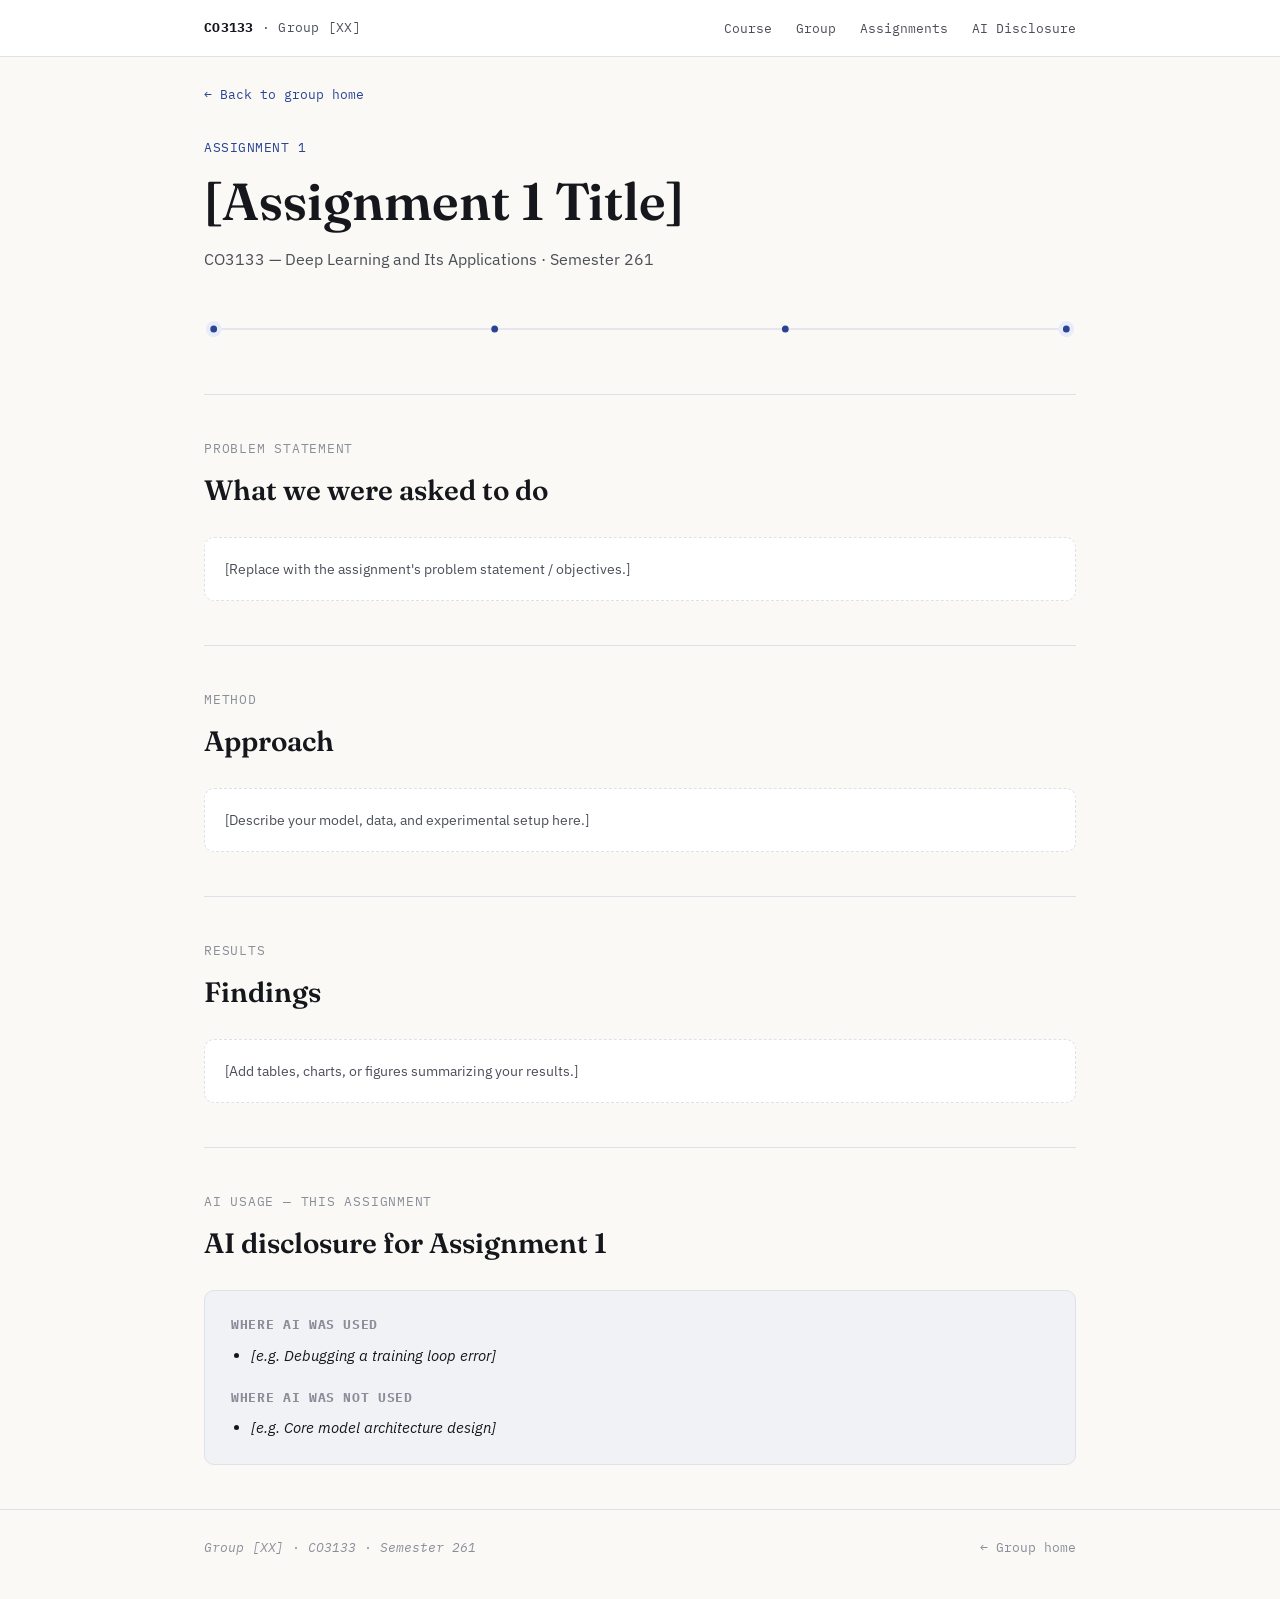
==== assignment1.html @ ef09894c "Add files via upload" ====
<!DOCTYPE html>
<html lang="en">
<head>
<meta charset="UTF-8">
<meta name="viewport" content="width=device-width, initial-scale=1.0">
<title>Assignment 1 — CO3133 Group Site</title>
<link rel="stylesheet" href="style.css">
</head>
<body>

<header class="topnav">
  <div class="wrap">
    <a class="brand" href="index.html"><strong>CO3133</strong> · Group [XX]</a>
    <nav>
      <a href="index.html#course">Course</a>
      <a href="index.html#group">Group</a>
      <a href="index.html#assignments">Assignments</a>
      <a href="index.html#ai-disclosure">AI Disclosure</a>
    </nav>
  </div>
</header>

<main>
  <div class="wrap">
    <p class="breadcrumb"><a href="index.html">← Back to group home</a></p>

    <section class="hero" style="padding-top:32px;">
      <p class="eyebrow">Assignment 1</p>
      <h1 class="title">[Assignment 1 Title]</h1>
      <p class="institution">CO3133 — Deep Learning and Its Applications · Semester 261</p>
      <svg class="node-divider" viewBox="0 0 900 34" preserveAspectRatio="none" aria-hidden="true">
        <line x1="10" y1="17" x2="890" y2="17"></line>
        <circle class="pulse" cx="10" cy="17" r="8"></circle>
        <circle cx="10" cy="17" r="3.5"></circle>
        <circle cx="300" cy="17" r="3.5"></circle>
        <circle cx="600" cy="17" r="3.5"></circle>
        <circle class="pulse" cx="890" cy="17" r="8"></circle>
        <circle cx="890" cy="17" r="3.5"></circle>
      </svg>
    </section>

    <section>
      <p class="section-label">Problem statement</p>
      <h2 class="section-title">What we were asked to do</h2>
      <div class="stub-note">[Replace with the assignment's problem statement / objectives.]</div>
    </section>

    <section>
      <p class="section-label">Method</p>
      <h2 class="section-title">Approach</h2>
      <div class="stub-note">[Describe your model, data, and experimental setup here.]</div>
    </section>

    <section>
      <p class="section-label">Results</p>
      <h2 class="section-title">Findings</h2>
      <div class="stub-note">[Add tables, charts, or figures summarizing your results.]</div>
    </section>

    <section id="ai-disclosure">
      <p class="section-label">AI usage — this assignment</p>
      <h2 class="section-title">AI disclosure for Assignment 1</h2>
      <div class="disclosure-box">
        <h4>Where AI was used</h4>
        <ul><li class="placeholder">[e.g. Debugging a training loop error]</li></ul>
        <h4>Where AI was NOT used</h4>
        <ul><li class="placeholder">[e.g. Core model architecture design]</li></ul>
      </div>
    </section>
  </div>
</main>

<footer>
  <div class="wrap" style="display:flex; justify-content:space-between; width:100%; flex-wrap:wrap; gap:8px;">
    <span class="placeholder">Group [XX] · CO3133 · Semester 261</span>
    <span><a href="index.html" style="color:inherit; text-decoration:none;">← Group home</a></span>
  </div>
</footer>

</body>
</html>
---- style.css ----
/* ===================================================================
   CO3133 — Deep Learning and Its Applications — Group Site
   Design system: academic-technical. Paper background, deep indigo
   accent, serif display + sans body + mono for data fields (course
   codes, student IDs, repo paths) so identifiers read as data, not prose.
   =================================================================== */

@import url('https://fonts.googleapis.com/css2?family=Fraunces:opsz,wght@9..144,400;9..144,600;9..144,700&family=IBM+Plex+Sans:wght@400;500;600&family=IBM+Plex+Mono:wght@400;500&display=swap');

:root {
  --bg: #faf9f6;
  --paper: #ffffff;
  --ink: #15171c;
  --ink-soft: #4b4f58;
  --ink-faint: #8a8e99;
  --accent: #2a4494;
  --accent-dark: #1c2f6b;
  --accent-soft: #e7ebfa;
  --line: #dfe1e8;
  --mono-bg: #f1f2f6;
  --radius: 10px;
  --max-w: 920px;

  --font-display: 'Fraunces', Georgia, serif;
  --font-body: 'IBM Plex Sans', -apple-system, sans-serif;
  --font-mono: 'IBM Plex Mono', 'SFMono-Regular', Menlo, monospace;
}

* { box-sizing: border-box; }

html { scroll-behavior: smooth; }
@media (prefers-reduced-motion: reduce) {
  html { scroll-behavior: auto; }
  * { animation: none !important; transition: none !important; }
}

body {
  margin: 0;
  background: var(--bg);
  color: var(--ink);
  font-family: var(--font-body);
  font-size: 16px;
  line-height: 1.6;
  -webkit-font-smoothing: antialiased;
}

.wrap {
  max-width: var(--max-w);
  margin: 0 auto;
  padding: 0 24px;
}

/* ---------- Top nav ---------- */
.topnav {
  border-bottom: 1px solid var(--line);
  background: var(--paper);
  position: sticky;
  top: 0;
  z-index: 10;
}
.topnav .wrap {
  display: flex;
  align-items: center;
  justify-content: space-between;
  height: 56px;
}
.topnav .brand {
  font-family: var(--font-mono);
  font-size: 13px;
  letter-spacing: 0.02em;
  color: var(--ink-soft);
  text-decoration: none;
}
.topnav .brand strong { color: var(--ink); }
.topnav nav a {
  font-family: var(--font-mono);
  font-size: 13px;
  color: var(--ink-soft);
  text-decoration: none;
  margin-left: 20px;
}
.topnav nav a:hover, .topnav nav a:focus-visible { color: var(--accent); }

/* ---------- Hero ---------- */
.hero {
  padding: 72px 0 40px;
}
.eyebrow {
  font-family: var(--font-mono);
  font-size: 13px;
  color: var(--accent);
  letter-spacing: 0.04em;
  text-transform: uppercase;
  margin: 0 0 14px;
}
h1.title {
  font-family: var(--font-display);
  font-weight: 600;
  font-size: clamp(32px, 5vw, 52px);
  line-height: 1.08;
  margin: 0 0 18px;
  color: var(--ink);
}
.institution {
  font-size: 16px;
  color: var(--ink-soft);
  margin: 0;
  max-width: 46ch;
}
.institution .line { display: block; }

/* ---------- Node divider (signature element) ---------- */
.node-divider {
  width: 100%;
  height: 34px;
  margin: 40px 0 8px;
  display: block;
}
.node-divider circle { fill: var(--accent); }
.node-divider line { stroke: var(--line); stroke-width: 1.5; }
.node-divider .pulse { fill: var(--accent-soft); }

/* ---------- Sections ---------- */
section { padding: 44px 0; border-top: 1px solid var(--line); }
section:first-of-type { border-top: none; }

.section-label {
  font-family: var(--font-mono);
  font-size: 13px;
  color: var(--ink-faint);
  text-transform: uppercase;
  letter-spacing: 0.06em;
  margin: 0 0 8px;
}
h2.section-title {
  font-family: var(--font-display);
  font-weight: 600;
  font-size: 28px;
  margin: 0 0 24px;
  color: var(--ink);
}

/* ---------- Key/value data grid (course info) ---------- */
.kv-grid {
  display: grid;
  grid-template-columns: repeat(2, 1fr);
  gap: 1px;
  background: var(--line);
  border: 1px solid var(--line);
  border-radius: var(--radius);
  overflow: hidden;
}
.kv-item {
  background: var(--paper);
  padding: 18px 20px;
}
.kv-item dt {
  font-family: var(--font-mono);
  font-size: 12px;
  color: var(--ink-faint);
  text-transform: uppercase;
  letter-spacing: 0.05em;
  margin: 0 0 6px;
}
.kv-item dd {
  margin: 0;
  font-size: 17px;
  font-weight: 500;
  color: var(--ink);
}
.kv-item dd.mono { font-family: var(--font-mono); font-size: 16px; }
@media (max-width: 560px) { .kv-grid { grid-template-columns: 1fr; } }

/* ---------- Group meta ---------- */
.group-meta {
  display: flex;
  gap: 32px;
  flex-wrap: wrap;
  margin-bottom: 28px;
  padding-bottom: 24px;
  border-bottom: 1px dashed var(--line);
}
.group-meta .item dt {
  font-family: var(--font-mono);
  font-size: 12px;
  color: var(--ink-faint);
  text-transform: uppercase;
  letter-spacing: 0.05em;
  margin: 0 0 4px;
}
.group-meta .item dd {
  margin: 0;
  font-size: 18px;
  font-weight: 600;
}

/* ---------- Member table ---------- */
.table-wrap {
  border: 1px solid var(--line);
  border-radius: var(--radius);
  overflow: hidden;
}
table.members {
  width: 100%;
  border-collapse: collapse;
  background: var(--paper);
}
table.members th {
  text-align: left;
  font-family: var(--font-mono);
  font-size: 12px;
  text-transform: uppercase;
  letter-spacing: 0.05em;
  color: var(--ink-faint);
  background: var(--mono-bg);
  padding: 12px 16px;
  border-bottom: 1px solid var(--line);
}
table.members td {
  padding: 14px 16px;
  border-bottom: 1px solid var(--line);
  font-size: 15px;
  vertical-align: top;
}
table.members tr:last-child td { border-bottom: none; }
table.members td.mono, table.members a {
  font-family: var(--font-mono);
  font-size: 14px;
}
table.members a { color: var(--accent); text-decoration: none; }
table.members a:hover { text-decoration: underline; }
.placeholder { color: var(--ink-faint); font-style: italic; }

/* ---------- Repo callout ---------- */
.repo-callout {
  margin-top: 20px;
  display: flex;
  align-items: center;
  justify-content: space-between;
  gap: 16px;
  flex-wrap: wrap;
  background: var(--accent-soft);
  border: 1px solid #c9d3f2;
  border-radius: var(--radius);
  padding: 16px 20px;
}
.repo-callout .label {
  font-family: var(--font-mono);
  font-size: 13px;
  color: var(--accent-dark);
}
.repo-callout a.button {
  font-family: var(--font-mono);
  font-size: 14px;
  font-weight: 500;
  color: #fff;
  background: var(--accent);
  padding: 9px 16px;
  border-radius: 6px;
  text-decoration: none;
}
.repo-callout a.button:hover { background: var(--accent-dark); }

/* ---------- Assignment cards ---------- */
.assign-grid {
  display: grid;
  grid-template-columns: repeat(3, 1fr);
  gap: 16px;
}
@media (max-width: 700px) { .assign-grid { grid-template-columns: 1fr; } }
.assign-card {
  display: block;
  border: 1px solid var(--line);
  border-radius: var(--radius);
  padding: 22px 20px;
  text-decoration: none;
  color: var(--ink);
  background: var(--paper);
  transition: border-color 0.15s ease, transform 0.15s ease;
}
.assign-card:hover, .assign-card:focus-visible {
  border-color: var(--accent);
  transform: translateY(-2px);
}
.assign-card .tag {
  font-family: var(--font-mono);
  font-size: 12px;
  color: var(--accent);
  margin: 0 0 10px;
}
.assign-card h3 {
  font-family: var(--font-display);
  font-size: 20px;
  margin: 0 0 8px;
}
.assign-card p {
  margin: 0;
  font-size: 14px;
  color: var(--ink-soft);
}

/* ---------- AI disclosure ---------- */
.disclosure-box {
  background: var(--mono-bg);
  border: 1px solid var(--line);
  border-radius: var(--radius);
  padding: 24px 26px;
}
.disclosure-box h4 {
  font-family: var(--font-mono);
  font-size: 13px;
  text-transform: uppercase;
  letter-spacing: 0.05em;
  color: var(--ink-faint);
  margin: 0 0 8px;
}
.disclosure-box h4:not(:first-child) { margin-top: 20px; }
.disclosure-box p, .disclosure-box li { font-size: 15px; color: var(--ink); }
.disclosure-box ul { margin: 8px 0 0; padding-left: 20px; }

/* ---------- Footer ---------- */
footer {
  border-top: 1px solid var(--line);
  padding: 28px 0 40px;
  font-family: var(--font-mono);
  font-size: 13px;
  color: var(--ink-faint);
  display: flex;
  justify-content: space-between;
  flex-wrap: wrap;
  gap: 8px;
}

/* ---------- Assignment stub page ---------- */
.breadcrumb {
  font-family: var(--font-mono);
  font-size: 13px;
  color: var(--ink-faint);
  margin: 28px 0 0;
}
.breadcrumb a { color: var(--accent); text-decoration: none; }
.stub-note {
  border: 1px dashed var(--line);
  border-radius: var(--radius);
  padding: 20px;
  color: var(--ink-soft);
  font-size: 14px;
  background: var(--paper);
}
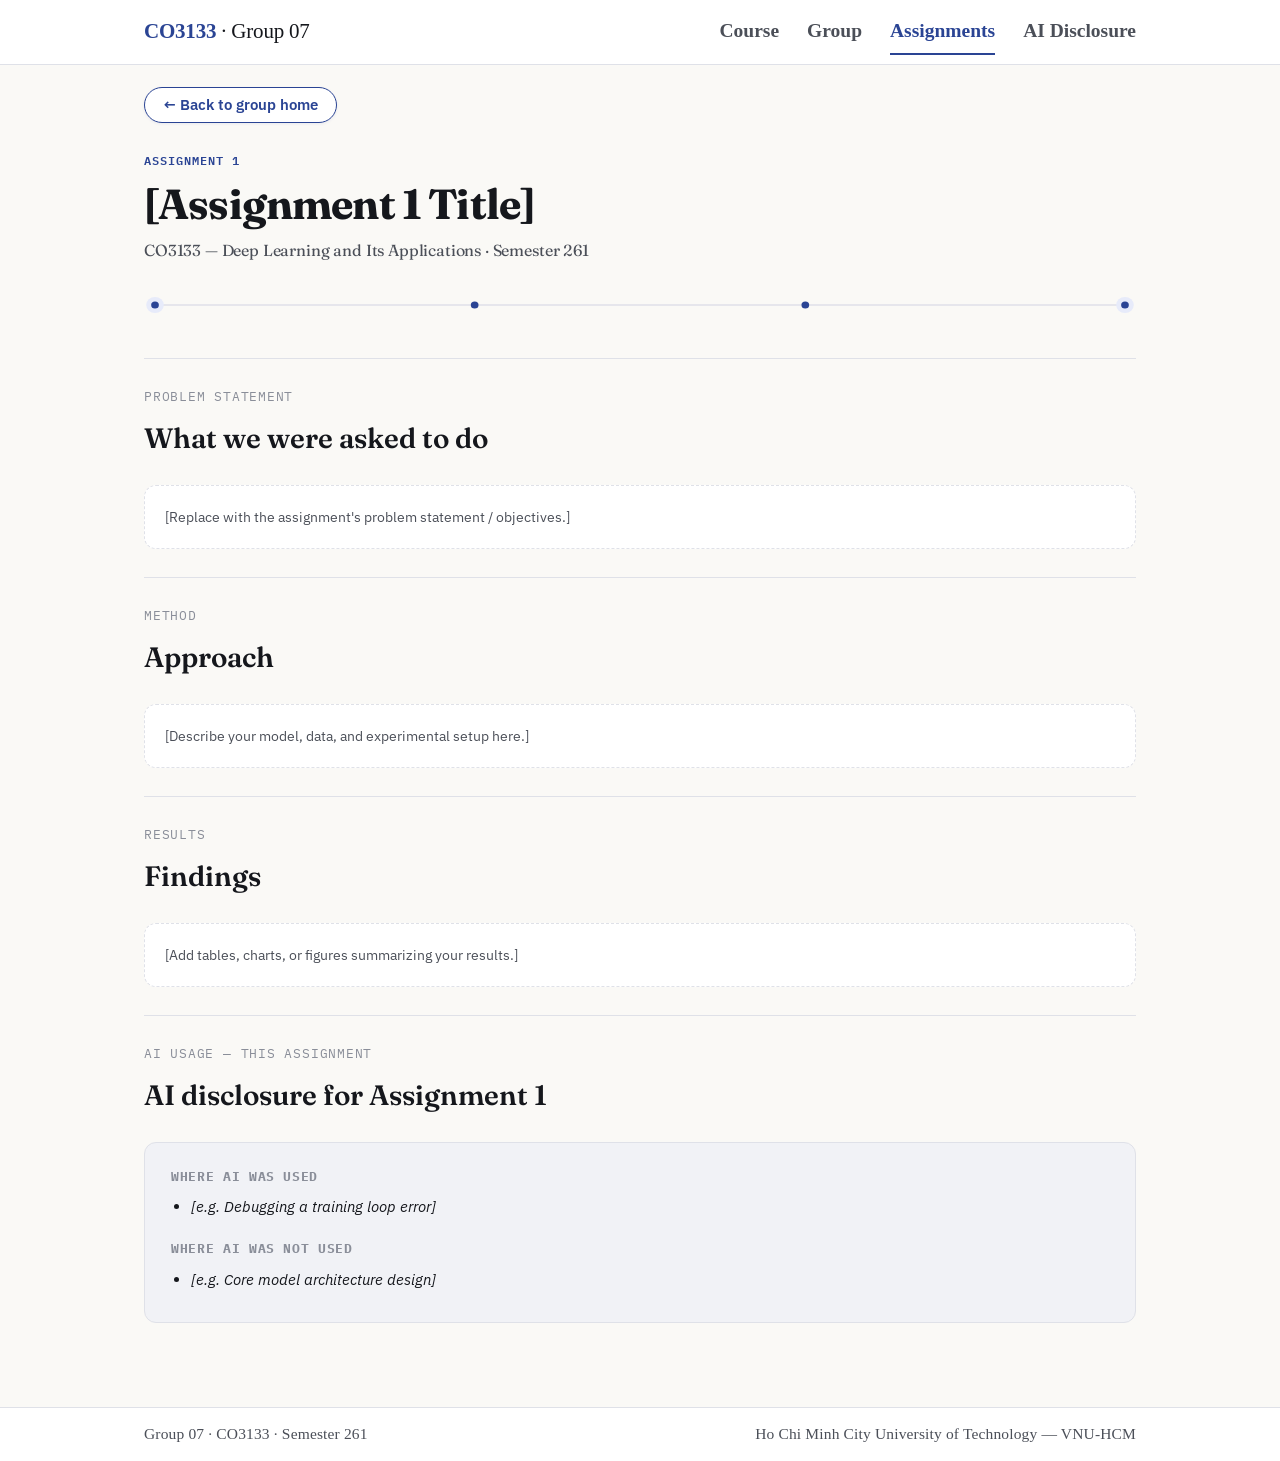
==== commit d1a4307f: "refactor: split single HTML page into multiple subpages for better review" ====
--- a/assignment1.html
+++ b/assignment1.html
@@ -1,21 +1,26 @@
 <!DOCTYPE html>
 <html lang="en">
 <head>
-<meta charset="UTF-8">
-<meta name="viewport" content="width=device-width, initial-scale=1.0">
-<title>Assignment 1 — CO3133 Group Site</title>
-<link rel="stylesheet" href="style.css">
+  <meta charset="UTF-8">
+  <meta name="viewport" content="width=device-width, initial-scale=1.0">
+  <title>Assignment 1 — CO3133 Group Site</title>
+  <meta name="description" content="Assignment 1 details, problem statement, method, results and AI disclosure for Group 07.">
+
+  <link rel="preconnect" href="https://fonts.googleapis.com">
+  <link rel="preconnect" href="https://fonts.gstatic.com" crossorigin>
+  <link href="https://fonts.googleapis.com/css2?family=Fraunces:opsz,wght@9..144,500;9..144,600;9..144,700&family=IBM+Plex+Mono:wght@400;500;600&family=IBM+Plex+Sans:wght@400;500;600&display=swap" rel="stylesheet">
+  <link rel="stylesheet" href="style.css">
 </head>
 <body>
 
 <header class="topnav">
   <div class="wrap">
-    <a class="brand" href="index.html"><strong>CO3133</strong> · Group [XX]</a>
+    <a class="brand" href="index.html"><strong>CO3133</strong> · Group 07</a>
     <nav>
-      <a href="index.html#course">Course</a>
-      <a href="index.html#group">Group</a>
-      <a href="index.html#assignments">Assignments</a>
-      <a href="index.html#ai-disclosure">AI Disclosure</a>
+      <a href="course.html">Course</a>
+      <a href="group.html">Group</a>
+      <a href="assignments.html" class="active">Assignments</a>
+      <a href="ai-disclosure.html">AI Disclosure</a>
     </nav>
   </div>
 </header>
@@ -24,7 +29,7 @@
   <div class="wrap">
     <p class="breadcrumb"><a href="index.html">← Back to group home</a></p>
 
-    <section class="hero" style="padding-top:32px;">
+    <section class="hero">
       <p class="eyebrow">Assignment 1</p>
       <h1 class="title">[Assignment 1 Title]</h1>
       <p class="institution">CO3133 — Deep Learning and Its Applications · Semester 261</p>
@@ -71,9 +76,9 @@
 </main>
 
 <footer>
-  <div class="wrap" style="display:flex; justify-content:space-between; width:100%; flex-wrap:wrap; gap:8px;">
-    <span class="placeholder">Group [XX] · CO3133 · Semester 261</span>
-    <span><a href="index.html" style="color:inherit; text-decoration:none;">← Group home</a></span>
+  <div class="wrap">
+    <span>Group 07 · CO3133 · Semester 261</span>
+    <span>Ho Chi Minh City University of Technology — VNU-HCM</span>
   </div>
 </footer>
 
--- a/style.css
+++ b/style.css
@@ -5,7 +5,7 @@
    codes, student IDs, repo paths) so identifiers read as data, not prose.
    =================================================================== */
 
-@import url('https://fonts.googleapis.com/css2?family=Fraunces:opsz,wght@9..144,400;9..144,600;9..144,700&family=IBM+Plex+Sans:wght@400;500;600&family=IBM+Plex+Mono:wght@400;500&display=swap');
+@import url('https://fonts.googleapis.com/css2?family=Fraunces:opsz,wght@9..144,400;9..144,600;9..144,700&family=IBM+Plex+Sans:wght@400;500;600&family=IBM+Plex+Mono:wght@400;500;600&display=swap');
 
 :root {
   --bg: #faf9f6;
@@ -18,10 +18,10 @@
   --accent-soft: #e7ebfa;
   --line: #dfe1e8;
   --mono-bg: #f1f2f6;
-  --radius: 10px;
-  --max-w: 920px;
-
-  --font-display: 'Fraunces', Georgia, serif;
+  --radius: 12px;
+  --max-w: 1040px;
+
+  --font-display: 'Fraunces', 'Times New Roman', Times, Georgia, serif;
   --font-body: 'IBM Plex Sans', -apple-system, sans-serif;
   --font-mono: 'IBM Plex Mono', 'SFMono-Regular', Menlo, monospace;
 }
@@ -36,18 +36,52 @@
 
 body {
   margin: 0;
+  min-height: 100vh;
+  display: flex;
+  flex-direction: column;
   background: var(--bg);
   color: var(--ink);
   font-family: var(--font-body);
   font-size: 16px;
   line-height: 1.6;
   -webkit-font-smoothing: antialiased;
+  overflow-x: hidden;
+}
+
+@keyframes pageFadeIn {
+  from {
+    opacity: 0.88;
+    transform: translateY(2px);
+  }
+  to {
+    opacity: 1;
+    transform: translateY(0);
+  }
+}
+
+main {
+  flex: 1 0 auto;
+  display: flex;
+  flex-direction: column;
+  animation: pageFadeIn 0.18s cubic-bezier(0.16, 1, 0.3, 1);
+}
+
+main > .wrap {
+  flex: 1;
+  display: flex;
+  flex-direction: column;
+  width: 100%;
+}
+
+main:not(#top) > .wrap {
+  padding-bottom: 40px;
 }
 
 .wrap {
   max-width: var(--max-w);
   margin: 0 auto;
   padding: 0 24px;
+  width: 100%;
 }
 
 /* ---------- Top nav ---------- */
@@ -56,56 +90,120 @@
   background: var(--paper);
   position: sticky;
   top: 0;
-  z-index: 10;
+  z-index: 50;
+  flex-shrink: 0;
+  width: 100%;
 }
 .topnav .wrap {
   display: flex;
   align-items: center;
   justify-content: space-between;
-  height: 56px;
+  height: 64px;
 }
 .topnav .brand {
-  font-family: var(--font-mono);
-  font-size: 13px;
-  letter-spacing: 0.02em;
-  color: var(--ink-soft);
+  font-size: 21px;
+  color: var(--ink);
   text-decoration: none;
-}
-.topnav .brand strong { color: var(--ink); }
+  letter-spacing: -0.01em;
+  font-family: 'Times New Roman', Times, serif;
+  transition: color 0.15s ease;
+}
+.topnav .brand strong {
+  color: var(--accent);
+  font-weight: 700;
+}
+.topnav .brand:hover {
+  color: var(--accent);
+}
+
+.topnav nav {
+  display: flex;
+  align-items: center;
+  gap: 28px;
+}
 .topnav nav a {
-  font-family: var(--font-mono);
-  font-size: 13px;
+  font-family: 'Times New Roman', Times, serif;
+  font-size: 19.5px;
+  font-weight: 600;
   color: var(--ink-soft);
   text-decoration: none;
-  margin-left: 20px;
-}
-.topnav nav a:hover, .topnav nav a:focus-visible { color: var(--accent); }
+  padding: 6px 0;
+  border-bottom: 2.5px solid transparent;
+  position: relative;
+  transition: color 0.15s ease, border-color 0.15s ease;
+}
+.topnav nav a:hover, .topnav nav a:focus-visible {
+  color: var(--accent);
+}
+.topnav nav a.active {
+  color: var(--accent);
+  font-weight: 700;
+  border-bottom: 2.5px solid var(--accent);
+}
+
+/* ---------- Breadcrumb Navigation Button ---------- */
+.breadcrumb {
+  margin: 22px 0 8px;
+  display: flex;
+  align-items: center;
+}
+.breadcrumb a {
+  display: inline-flex;
+  align-items: center;
+  gap: 8px;
+  padding: 8px 18px;
+  background: var(--paper);
+  color: var(--accent);
+  border: 1.5px solid var(--accent);
+  border-radius: 24px;
+  font-family: var(--font-body);
+  font-size: 15px;
+  font-weight: 600;
+  text-decoration: none;
+  line-height: 1.2;
+  box-shadow: 0 1px 3px rgba(42, 68, 148, 0.08);
+  transition: all 0.2s cubic-bezier(0.16, 1, 0.3, 1);
+}
+.breadcrumb a:hover, .breadcrumb a:focus-visible {
+  background: var(--accent);
+  color: #ffffff;
+  border-color: var(--accent);
+  transform: translateX(-4px);
+  box-shadow: 0 4px 14px rgba(42, 68, 148, 0.22);
+}
+.breadcrumb a:active {
+  transform: translateX(-2px) scale(0.98);
+}
 
 /* ---------- Hero ---------- */
 .hero {
-  padding: 72px 0 40px;
+  padding: 20px 0 28px;
 }
 .eyebrow {
   font-family: var(--font-mono);
-  font-size: 13px;
-  color: var(--accent);
-  letter-spacing: 0.04em;
+  font-size: 12px;
+  color: var(--accent);
+  letter-spacing: 0.08em;
   text-transform: uppercase;
-  margin: 0 0 14px;
+  margin: 0 0 10px;
+  font-weight: 600;
 }
 h1.title {
   font-family: var(--font-display);
-  font-weight: 600;
-  font-size: clamp(32px, 5vw, 52px);
-  line-height: 1.08;
-  margin: 0 0 18px;
+  font-weight: 700;
+  font-size: clamp(28px, 3.8vw, 42px);
+  line-height: 1.15;
+  letter-spacing: -0.02em;
+  margin: 0 0 10px;
   color: var(--ink);
 }
 .institution {
+  font-family: var(--font-display);
   font-size: 16px;
   color: var(--ink-soft);
   margin: 0;
-  max-width: 46ch;
+  max-width: 54ch;
+  letter-spacing: -0.01em;
 }
 .institution .line { display: block; }
 
@@ -113,15 +211,25 @@
 .node-divider {
   width: 100%;
   height: 34px;
-  margin: 40px 0 8px;
+  margin: 24px 0 8px;
   display: block;
 }
 .node-divider circle { fill: var(--accent); }
 .node-divider line { stroke: var(--line); stroke-width: 1.5; }
 .node-divider .pulse { fill: var(--accent-soft); }
 
+.milestone-node text {
+  font-family: var(--font-mono);
+  font-size: 11px;
+  fill: var(--ink-soft);
+}
+.milestone-node text:first-of-type {
+  font-weight: 500;
+  fill: var(--ink);
+}
+
 /* ---------- Sections ---------- */
-section { padding: 44px 0; border-top: 1px solid var(--line); }
+section { padding: 28px 0; border-top: 1px solid var(--line); }
 section:first-of-type { border-top: none; }
 
 .section-label {
@@ -149,6 +257,7 @@
   border: 1px solid var(--line);
   border-radius: var(--radius);
   overflow: hidden;
+  margin: 0 0 24px;
 }
 .kv-item {
   background: var(--paper);
@@ -198,12 +307,15 @@
 .table-wrap {
   border: 1px solid var(--line);
   border-radius: var(--radius);
-  overflow: hidden;
+  overflow-x: auto;
+  background: var(--paper);
+  margin-bottom: 20px;
 }
 table.members {
   width: 100%;
   border-collapse: collapse;
   background: var(--paper);
+  min-width: 600px;
 }
 table.members th {
   text-align: left;
@@ -220,7 +332,7 @@
   padding: 14px 16px;
   border-bottom: 1px solid var(--line);
   font-size: 15px;
-  vertical-align: top;
+  vertical-align: middle;
 }
 table.members tr:last-child td { border-bottom: none; }
 table.members td.mono, table.members a {
@@ -258,6 +370,10 @@
   padding: 9px 16px;
   border-radius: 6px;
   text-decoration: none;
+  transition: background-color 0.15s ease;
+  display: inline-flex;
+  align-items: center;
+  gap: 6px;
 }
 .repo-callout a.button:hover { background: var(--accent-dark); }
 
@@ -266,37 +382,53 @@
   display: grid;
   grid-template-columns: repeat(3, 1fr);
   gap: 16px;
-}
-@media (max-width: 700px) { .assign-grid { grid-template-columns: 1fr; } }
+  margin-top: 16px;
+}
+@media (max-width: 768px) { .assign-grid { grid-template-columns: 1fr; } }
 .assign-card {
-  display: block;
+  display: flex;
+  flex-direction: column;
   border: 1px solid var(--line);
   border-radius: var(--radius);
   padding: 22px 20px;
   text-decoration: none;
   color: var(--ink);
   background: var(--paper);
-  transition: border-color 0.15s ease, transform 0.15s ease;
+  transition: border-color 0.15s ease, transform 0.15s ease, box-shadow 0.15s ease;
 }
 .assign-card:hover, .assign-card:focus-visible {
   border-color: var(--accent);
   transform: translateY(-2px);
+  box-shadow: 0 4px 12px rgba(42, 68, 148, 0.08);
 }
 .assign-card .tag {
   font-family: var(--font-mono);
   font-size: 12px;
   color: var(--accent);
   margin: 0 0 10px;
+  font-weight: 500;
 }
 .assign-card h3 {
   font-family: var(--font-display);
   font-size: 20px;
+  line-height: 1.25;
   margin: 0 0 8px;
+  color: var(--ink);
 }
 .assign-card p {
-  margin: 0;
+  margin: 0 0 14px;
   font-size: 14px;
   color: var(--ink-soft);
+  line-height: 1.5;
+  flex-grow: 1;
+}
+.assign-card .meta-footer {
+  font-family: var(--font-mono);
+  font-size: 12px;
+  color: var(--ink-faint);
+  border-top: 1px dashed var(--line);
+  padding-top: 10px;
+  margin-top: auto;
 }
 
 /* ---------- AI disclosure ---------- */
@@ -305,6 +437,7 @@
   border: 1px solid var(--line);
   border-radius: var(--radius);
   padding: 24px 26px;
+  margin: 16px 0;
 }
 .disclosure-box h4 {
   font-family: var(--font-mono);
@@ -317,28 +450,9 @@
 .disclosure-box h4:not(:first-child) { margin-top: 20px; }
 .disclosure-box p, .disclosure-box li { font-size: 15px; color: var(--ink); }
 .disclosure-box ul { margin: 8px 0 0; padding-left: 20px; }
-
-/* ---------- Footer ---------- */
-footer {
-  border-top: 1px solid var(--line);
-  padding: 28px 0 40px;
-  font-family: var(--font-mono);
-  font-size: 13px;
-  color: var(--ink-faint);
-  display: flex;
-  justify-content: space-between;
-  flex-wrap: wrap;
-  gap: 8px;
-}
-
-/* ---------- Assignment stub page ---------- */
-.breadcrumb {
-  font-family: var(--font-mono);
-  font-size: 13px;
-  color: var(--ink-faint);
-  margin: 28px 0 0;
-}
-.breadcrumb a { color: var(--accent); text-decoration: none; }
+.disclosure-box li { margin-bottom: 6px; }
+
+/* ---------- Stub note / info banner ---------- */
 .stub-note {
   border: 1px dashed var(--line);
   border-radius: var(--radius);
@@ -346,4 +460,419 @@
   color: var(--ink-soft);
   font-size: 14px;
   background: var(--paper);
-}
+  line-height: 1.6;
+}
+
+.prose-block {
+  color: var(--ink-soft);
+  font-size: 15px;
+  line-height: 1.68;
+}
+.prose-block p {
+  margin: 0 0 14px;
+}
+.prose-block p:last-child {
+  margin-bottom: 0;
+}
+.prose-block ul, .prose-block ol {
+  margin: 8px 0 16px;
+  padding-left: 24px;
+}
+.prose-block li {
+  margin-bottom: 6px;
+}
+
+.data-badge {
+  display: inline-block;
+  font-family: var(--font-mono);
+  font-size: 12px;
+  padding: 2px 7px;
+  border-radius: 4px;
+  background: var(--mono-bg);
+  color: var(--ink);
+  border: 1px solid var(--line);
+}
+
+/* ---------- Footer ---------- */
+footer {
+  margin-top: auto;
+  border-top: 1px solid var(--line);
+  padding: 14px 0;
+  font-family: 'Times New Roman', Times, serif;
+  font-size: 15.5px;
+  color: var(--ink-soft);
+  background: var(--paper);
+  flex-shrink: 0;
+  width: 100%;
+}
+footer .wrap span {
+  font-family: 'Times New Roman', Times, serif;
+  font-size: 15.5px;
+  letter-spacing: 0.01em;
+}
+footer .wrap {
+  display: flex;
+  justify-content: space-between;
+  align-items: center;
+  flex-wrap: wrap;
+  gap: 8px;
+}
+
+/* ---------- Homepage 1-Screen Layout & Even Vertical Distribution ---------- */
+body.home {
+  min-height: 100vh;
+  display: flex;
+  flex-direction: column;
+  overflow-x: hidden;
+}
+body.home main {
+  flex: 1;
+  display: flex;
+  flex-direction: column;
+  padding: 10px 0 14px;
+}
+body.home main > .wrap {
+  flex: 1;
+  display: flex;
+  flex-direction: column;
+  justify-content: space-evenly;
+  gap: clamp(14px, 2.2vh, 24px);
+}
+@media (min-height: 740px) and (min-width: 768px) {
+  body.home {
+    height: 100vh;
+    overflow: hidden;
+  }
+}
+body.home .topnav .wrap {
+  height: 64px;
+}
+body.home .hero {
+  text-align: center;
+  margin: 0;
+  padding: 0;
+}
+body.home .hero .eyebrow {
+  font-family: 'Times New Roman', Times, serif;
+  font-size: 13.5px;
+  letter-spacing: 0.05em;
+  text-transform: uppercase;
+  color: var(--accent);
+  margin: 0 0 4px;
+  font-weight: 600;
+}
+body.home .hero h1.title {
+  font-family: var(--font-display);
+  font-size: clamp(24px, 2.8vw, 36px);
+  font-weight: 700;
+  line-height: 1.18;
+  letter-spacing: -0.02em;
+  margin: 0 0 8px;
+  color: var(--ink);
+}
+body.home .hero .institution {
+  margin: 0;
+  color: var(--ink);
+  font-size: clamp(14.5px, 1.35vw, 17px);
+  font-weight: 500;
+  line-height: 1.45;
+  display: flex;
+  flex-direction: row;
+  justify-content: center;
+  align-items: center;
+  flex-wrap: wrap;
+  gap: 10px;
+  max-width: 100%;
+}
+body.home .hero .institution span:nth-of-type(1) {
+  font-weight: 600;
+  color: var(--ink);
+}
+body.home .hero .institution span:nth-of-type(2) {
+  color: var(--ink-soft);
+  font-weight: 500;
+}
+body.home .hero .institution span + span::before {
+  content: "·";
+  margin-right: 10px;
+  color: var(--accent);
+  font-weight: 700;
+}
+
+/* ---------- Homepage 4-item navigation grid (Balanced side-by-side & compact) ---------- */
+.home-nav-section {
+  margin: 0;
+  width: 100%;
+}
+.home-nav-grid {
+  display: grid;
+  grid-template-columns: repeat(4, 1fr);
+  gap: 12px;
+  width: 100%;
+}
+.home-nav-card {
+  display: flex;
+  flex-direction: column;
+  justify-content: space-between;
+  min-height: 174px;
+  border: 1px solid var(--line);
+  border-radius: var(--radius);
+  padding: 18px 20px 16px;
+  text-decoration: none;
+  color: var(--ink);
+  background: var(--paper);
+  transition: all 0.2s ease;
+  box-shadow: 0 1px 3px rgba(0, 0, 0, 0.02);
+}
+.home-nav-card:hover, .home-nav-card:focus-visible {
+  border-color: var(--accent);
+  transform: translateY(-3px);
+  box-shadow: 0 8px 18px rgba(42, 68, 148, 0.1);
+}
+.home-nav-card .card-top {
+  display: flex;
+  flex-direction: column;
+  gap: 5px;
+}
+.home-nav-card .tag {
+  display: inline-block;
+  width: fit-content;
+  font-family: var(--font-mono);
+  font-size: 12px;
+  font-weight: 600;
+  color: var(--accent);
+  background: var(--accent-soft);
+  padding: 3px 8px;
+  border-radius: 4px;
+  text-transform: uppercase;
+  letter-spacing: 0.04em;
+  margin: 0;
+}
+.home-nav-card h3 {
+  font-family: var(--font-display);
+  font-size: 20px;
+  font-weight: 600;
+  line-height: 1.25;
+  margin: 2px 0 4px;
+  color: var(--ink);
+}
+.home-nav-card p {
+  margin: 0;
+  font-size: 14.5px;
+  line-height: 1.5;
+  color: var(--ink-soft);
+}
+.home-nav-card .arrow {
+  margin-top: 12px;
+  font-family: var(--font-mono);
+  font-size: 13.5px;
+  font-weight: 600;
+  color: var(--accent);
+  display: flex;
+  align-items: center;
+  gap: 4px;
+  transition: transform 0.15s ease;
+}
+.home-nav-card:hover .arrow {
+  transform: translateX(4px);
+  color: var(--accent-dark);
+}
+
+/* ---------- Real-Time Interactive Timeline (compact) ---------- */
+.timeline-card {
+  background: var(--paper);
+  border: 1px solid var(--line);
+  border-radius: 10px;
+  padding: 10px 16px 14px;
+  margin: 0;
+  box-shadow: 0 1px 4px rgba(0, 0, 0, 0.02);
+}
+.timeline-status-bar {
+  display: flex;
+  justify-content: space-between;
+  align-items: center;
+  flex-wrap: wrap;
+  gap: 10px;
+  margin-bottom: 12px;
+  padding-bottom: 8px;
+  border-bottom: 1px dashed var(--line);
+}
+.live-indicator-group {
+  display: flex;
+  align-items: center;
+  gap: 10px;
+}
+.live-beacon {
+  display: none !important;
+}
+.current-date-badge {
+  font-family: var(--font-mono);
+  font-size: 15px;
+  font-weight: 600;
+  color: var(--ink);
+}
+.countdown-group {
+  display: flex;
+  align-items: center;
+  gap: 12px;
+  font-size: 14px;
+}
+.countdown-text {
+  color: var(--ink-soft);
+}
+.countdown-text strong {
+  color: var(--accent);
+  font-weight: 600;
+}
+.progress-pill,
+#progress-percent-display {
+  display: none !important;
+}
+.timeline-track-wrapper {
+  position: relative;
+  padding: 16px 12px 54px;
+  overflow-x: auto;
+}
+.timeline-track-inner {
+  position: relative;
+  min-width: 860px;
+  height: 50px;
+}
+.timeline-rail {
+  position: absolute;
+  top: 14px;
+  left: 0;
+  right: 0;
+  height: 6px;
+  background: #e5e7eb;
+  border-radius: 3px;
+}
+.timeline-progress-fill {
+  position: absolute;
+  top: 14px;
+  left: 0;
+  height: 6px;
+  background: linear-gradient(90deg, #1e3a8a, #2563eb);
+  border-radius: 3px;
+  width: 4.3%;
+  transition: width 0.4s ease;
+  box-shadow: 0 0 8px rgba(37, 99, 235, 0.4);
+}
+.today-pin {
+  position: absolute;
+  top: 17px;
+  transform: translate(-50%, -50%);
+  left: 4.3%;
+  display: flex;
+  flex-direction: column;
+  align-items: center;
+  z-index: 20;
+  transition: left 0.4s ease;
+  pointer-events: none;
+}
+.today-pin-badge {
+  display: none;
+}
+.today-pin-dot {
+  width: 14px;
+  height: 14px;
+  background: #ffffff;
+  border: 4px solid #2563eb;
+  border-radius: 50%;
+  box-shadow: 0 0 0 3px rgba(37, 99, 235, 0.25);
+}
+.milestone-node-item {
+  position: absolute;
+  top: 17px;
+  transform: translate(-50%, -50%);
+  display: flex;
+  flex-direction: column;
+  align-items: center;
+  cursor: default;
+  z-index: 10;
+}
+.milestone-dot {
+  width: 12px;
+  height: 12px;
+  background: var(--paper);
+  border: 2.5px solid #9ca3af;
+  border-radius: 50%;
+  transition: all 0.2s ease;
+}
+.milestone-node-item.is-past .milestone-dot {
+  background: #2563eb;
+  border-color: #1e3a8a;
+}
+.milestone-node-item.is-next .milestone-dot {
+  width: 15px;
+  height: 15px;
+  background: #ffffff;
+  border: 3.5px solid #dc2626;
+  box-shadow: 0 0 0 3px rgba(220, 38, 38, 0.25);
+  animation: pulse-red 2s infinite;
+}
+@keyframes pulse-red {
+  0% { box-shadow: 0 0 0 0 rgba(220, 38, 38, 0.5); }
+  70% { box-shadow: 0 0 0 8px rgba(220, 38, 38, 0); }
+  100% { box-shadow: 0 0 0 0 rgba(220, 38, 38, 0); }
+}
+.milestone-label {
+  position: absolute;
+  top: 18px;
+  display: flex;
+  flex-direction: column;
+  align-items: center;
+  text-align: center;
+  white-space: normal;
+  pointer-events: none;
+  width: max-content;
+  max-width: 84px;
+}
+.milestone-date {
+  font-family: var(--font-mono);
+  font-size: 13.5px;
+  font-weight: 600;
+  color: var(--ink);
+  white-space: nowrap;
+  line-height: 1.3;
+}
+.milestone-title {
+  font-size: 12px;
+  line-height: 1.35;
+  color: var(--ink-soft);
+  margin-top: 2px;
+  white-space: normal;
+  text-align: center;
+  word-break: normal;
+  overflow-wrap: break-word;
+  max-width: 84px;
+}
+.milestone-node-item.is-next .milestone-date {
+  color: #dc2626;
+  font-weight: 700;
+}
+.milestone-node-item.is-next .milestone-title {
+  color: #15171c;
+  font-weight: 600;
+}
+.milestone-node-item .next-tag,
+.milestone-node-item.is-next .next-tag {
+  display: none !important;
+}
+
+/* Responsive fallback */
+@media (max-width: 960px) {
+  .home-nav-grid {
+    grid-template-columns: repeat(2, 1fr);
+    gap: 16px;
+  }
+}
+@media (max-width: 580px) {
+  .home-nav-grid {
+    grid-template-columns: 1fr;
+  }
+  .timeline-status-bar {
+    flex-direction: column;
+    align-items: flex-start;
+  }
+}
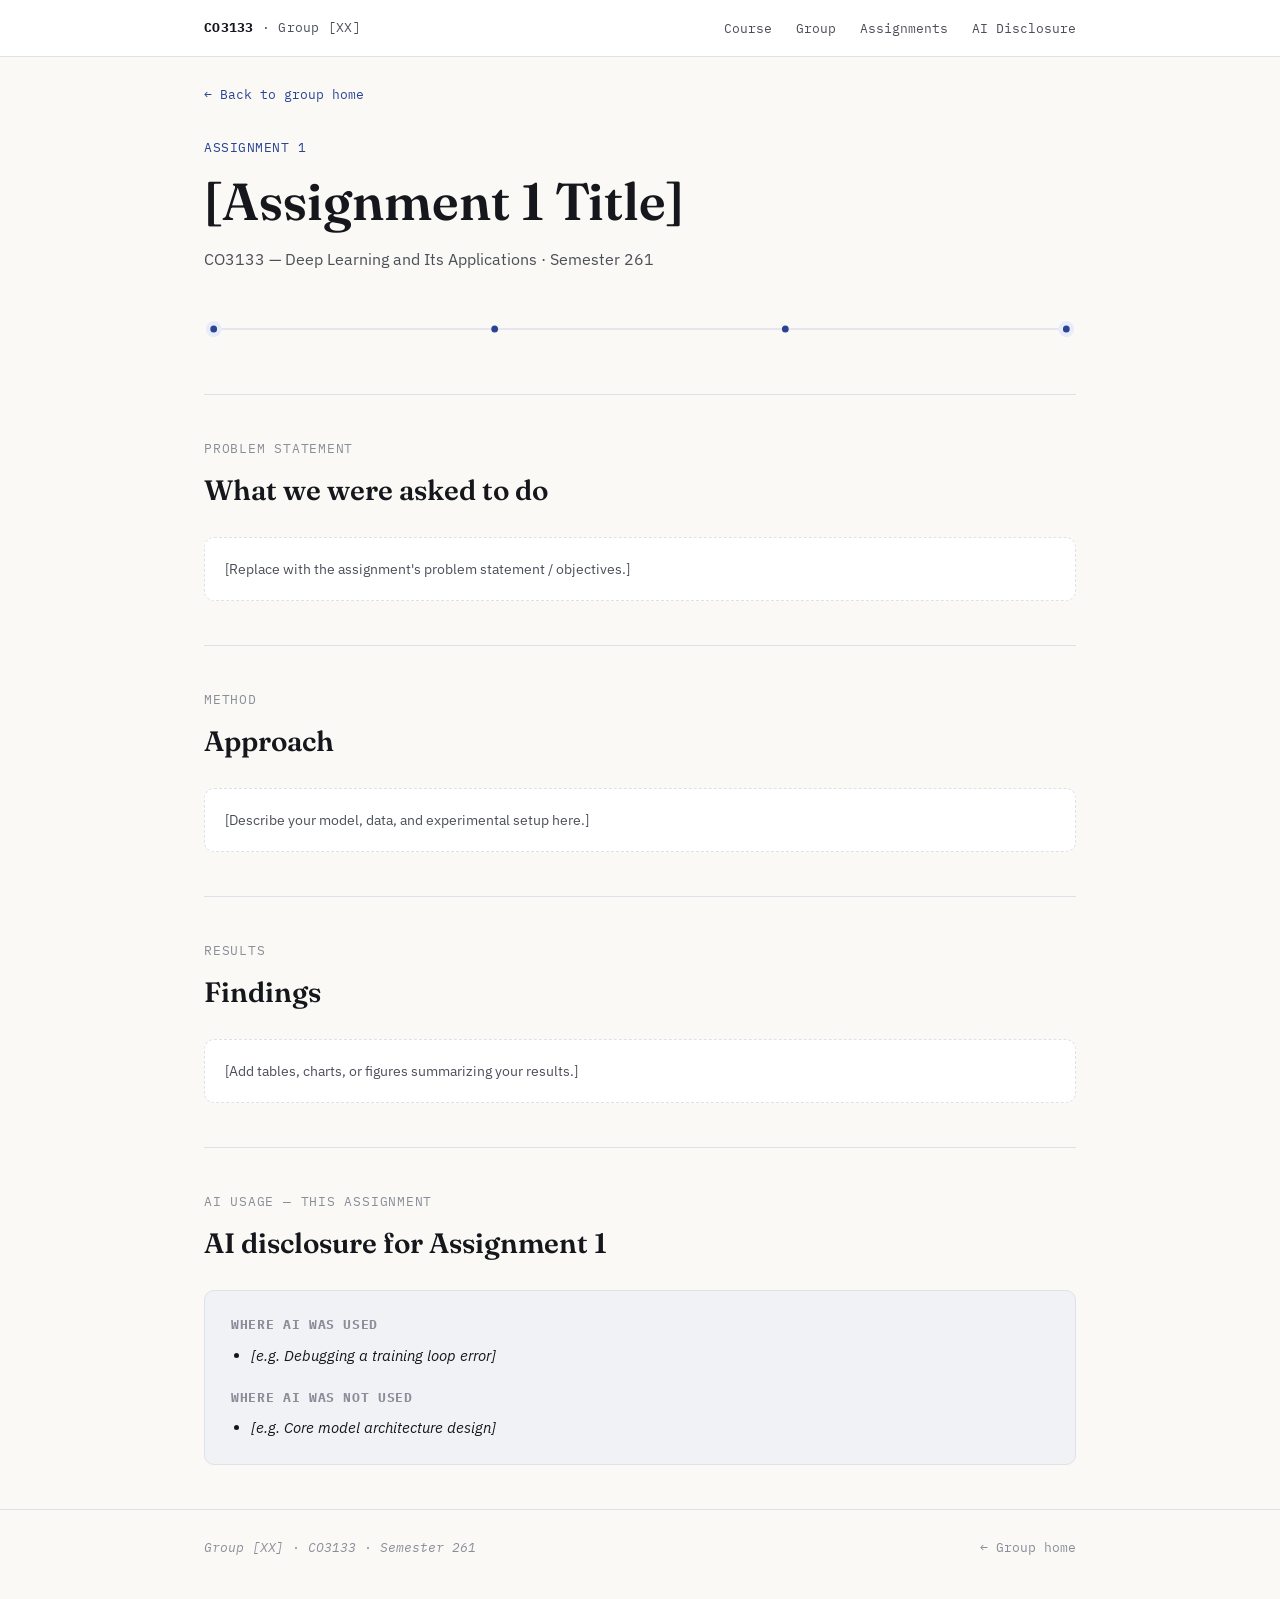
==== commit f3d7cb48: "revert to last version" ====
--- a/assignment1.html
+++ b/assignment1.html
@@ -1,26 +1,21 @@
 <!DOCTYPE html>
 <html lang="en">
 <head>
-  <meta charset="UTF-8">
-  <meta name="viewport" content="width=device-width, initial-scale=1.0">
-  <title>Assignment 1 — CO3133 Group Site</title>
-  <meta name="description" content="Assignment 1 details, problem statement, method, results and AI disclosure for Group 07.">
-
-  <link rel="preconnect" href="https://fonts.googleapis.com">
-  <link rel="preconnect" href="https://fonts.gstatic.com" crossorigin>
-  <link href="https://fonts.googleapis.com/css2?family=Fraunces:opsz,wght@9..144,500;9..144,600;9..144,700&family=IBM+Plex+Mono:wght@400;500;600&family=IBM+Plex+Sans:wght@400;500;600&display=swap" rel="stylesheet">
-  <link rel="stylesheet" href="style.css">
+<meta charset="UTF-8">
+<meta name="viewport" content="width=device-width, initial-scale=1.0">
+<title>Assignment 1 — CO3133 Group Site</title>
+<link rel="stylesheet" href="style.css">
 </head>
 <body>
 
 <header class="topnav">
   <div class="wrap">
-    <a class="brand" href="index.html"><strong>CO3133</strong> · Group 07</a>
+    <a class="brand" href="index.html"><strong>CO3133</strong> · Group [XX]</a>
     <nav>
-      <a href="course.html">Course</a>
-      <a href="group.html">Group</a>
-      <a href="assignments.html" class="active">Assignments</a>
-      <a href="ai-disclosure.html">AI Disclosure</a>
+      <a href="index.html#course">Course</a>
+      <a href="index.html#group">Group</a>
+      <a href="index.html#assignments">Assignments</a>
+      <a href="index.html#ai-disclosure">AI Disclosure</a>
     </nav>
   </div>
 </header>
@@ -29,7 +24,7 @@
   <div class="wrap">
     <p class="breadcrumb"><a href="index.html">← Back to group home</a></p>
 
-    <section class="hero">
+    <section class="hero" style="padding-top:32px;">
       <p class="eyebrow">Assignment 1</p>
       <h1 class="title">[Assignment 1 Title]</h1>
       <p class="institution">CO3133 — Deep Learning and Its Applications · Semester 261</p>
@@ -76,9 +71,9 @@
 </main>
 
 <footer>
-  <div class="wrap">
-    <span>Group 07 · CO3133 · Semester 261</span>
-    <span>Ho Chi Minh City University of Technology — VNU-HCM</span>
+  <div class="wrap" style="display:flex; justify-content:space-between; width:100%; flex-wrap:wrap; gap:8px;">
+    <span class="placeholder">Group [XX] · CO3133 · Semester 261</span>
+    <span><a href="index.html" style="color:inherit; text-decoration:none;">← Group home</a></span>
   </div>
 </footer>
 
--- a/style.css
+++ b/style.css
@@ -5,7 +5,7 @@
    codes, student IDs, repo paths) so identifiers read as data, not prose.
    =================================================================== */
 
-@import url('https://fonts.googleapis.com/css2?family=Fraunces:opsz,wght@9..144,400;9..144,600;9..144,700&family=IBM+Plex+Sans:wght@400;500;600&family=IBM+Plex+Mono:wght@400;500;600&display=swap');
+@import url('https://fonts.googleapis.com/css2?family=Fraunces:opsz,wght@9..144,400;9..144,600;9..144,700&family=IBM+Plex+Sans:wght@400;500;600&family=IBM+Plex+Mono:wght@400;500&display=swap');
 
 :root {
   --bg: #faf9f6;
@@ -18,10 +18,10 @@
   --accent-soft: #e7ebfa;
   --line: #dfe1e8;
   --mono-bg: #f1f2f6;
-  --radius: 12px;
-  --max-w: 1040px;
-
-  --font-display: 'Fraunces', 'Times New Roman', Times, Georgia, serif;
+  --radius: 10px;
+  --max-w: 920px;
+
+  --font-display: 'Fraunces', Georgia, serif;
   --font-body: 'IBM Plex Sans', -apple-system, sans-serif;
   --font-mono: 'IBM Plex Mono', 'SFMono-Regular', Menlo, monospace;
 }
@@ -36,52 +36,18 @@
 
 body {
   margin: 0;
-  min-height: 100vh;
-  display: flex;
-  flex-direction: column;
   background: var(--bg);
   color: var(--ink);
   font-family: var(--font-body);
   font-size: 16px;
   line-height: 1.6;
   -webkit-font-smoothing: antialiased;
-  overflow-x: hidden;
-}
-
-@keyframes pageFadeIn {
-  from {
-    opacity: 0.88;
-    transform: translateY(2px);
-  }
-  to {
-    opacity: 1;
-    transform: translateY(0);
-  }
-}
-
-main {
-  flex: 1 0 auto;
-  display: flex;
-  flex-direction: column;
-  animation: pageFadeIn 0.18s cubic-bezier(0.16, 1, 0.3, 1);
-}
-
-main > .wrap {
-  flex: 1;
-  display: flex;
-  flex-direction: column;
-  width: 100%;
-}
-
-main:not(#top) > .wrap {
-  padding-bottom: 40px;
 }
 
 .wrap {
   max-width: var(--max-w);
   margin: 0 auto;
   padding: 0 24px;
-  width: 100%;
 }
 
 /* ---------- Top nav ---------- */
@@ -90,120 +56,56 @@
   background: var(--paper);
   position: sticky;
   top: 0;
-  z-index: 50;
-  flex-shrink: 0;
-  width: 100%;
+  z-index: 10;
 }
 .topnav .wrap {
   display: flex;
   align-items: center;
   justify-content: space-between;
-  height: 64px;
+  height: 56px;
 }
 .topnav .brand {
-  font-size: 21px;
-  color: var(--ink);
+  font-family: var(--font-mono);
+  font-size: 13px;
+  letter-spacing: 0.02em;
+  color: var(--ink-soft);
   text-decoration: none;
-  letter-spacing: -0.01em;
-  font-family: 'Times New Roman', Times, serif;
-  transition: color 0.15s ease;
-}
-.topnav .brand strong {
-  color: var(--accent);
-  font-weight: 700;
-}
-.topnav .brand:hover {
-  color: var(--accent);
-}
-
-.topnav nav {
-  display: flex;
-  align-items: center;
-  gap: 28px;
-}
+}
+.topnav .brand strong { color: var(--ink); }
 .topnav nav a {
-  font-family: 'Times New Roman', Times, serif;
-  font-size: 19.5px;
-  font-weight: 600;
+  font-family: var(--font-mono);
+  font-size: 13px;
   color: var(--ink-soft);
   text-decoration: none;
-  padding: 6px 0;
-  border-bottom: 2.5px solid transparent;
-  position: relative;
-  transition: color 0.15s ease, border-color 0.15s ease;
-}
-.topnav nav a:hover, .topnav nav a:focus-visible {
-  color: var(--accent);
-}
-.topnav nav a.active {
-  color: var(--accent);
-  font-weight: 700;
-  border-bottom: 2.5px solid var(--accent);
-}
-
-/* ---------- Breadcrumb Navigation Button ---------- */
-.breadcrumb {
-  margin: 22px 0 8px;
-  display: flex;
-  align-items: center;
-}
-.breadcrumb a {
-  display: inline-flex;
-  align-items: center;
-  gap: 8px;
-  padding: 8px 18px;
-  background: var(--paper);
-  color: var(--accent);
-  border: 1.5px solid var(--accent);
-  border-radius: 24px;
-  font-family: var(--font-body);
-  font-size: 15px;
-  font-weight: 600;
-  text-decoration: none;
-  line-height: 1.2;
-  box-shadow: 0 1px 3px rgba(42, 68, 148, 0.08);
-  transition: all 0.2s cubic-bezier(0.16, 1, 0.3, 1);
-}
-.breadcrumb a:hover, .breadcrumb a:focus-visible {
-  background: var(--accent);
-  color: #ffffff;
-  border-color: var(--accent);
-  transform: translateX(-4px);
-  box-shadow: 0 4px 14px rgba(42, 68, 148, 0.22);
-}
-.breadcrumb a:active {
-  transform: translateX(-2px) scale(0.98);
-}
+  margin-left: 20px;
+}
+.topnav nav a:hover, .topnav nav a:focus-visible { color: var(--accent); }
 
 /* ---------- Hero ---------- */
 .hero {
-  padding: 20px 0 28px;
+  padding: 72px 0 40px;
 }
 .eyebrow {
   font-family: var(--font-mono);
-  font-size: 12px;
+  font-size: 13px;
   color: var(--accent);
-  letter-spacing: 0.08em;
-  text-transform: uppercase;
-  margin: 0 0 10px;
-  font-weight: 600;
+  letter-spacing: 0.04em;
+  text-transform: uppercase;
+  margin: 0 0 14px;
 }
 h1.title {
   font-family: var(--font-display);
-  font-weight: 700;
-  font-size: clamp(28px, 3.8vw, 42px);
-  line-height: 1.15;
-  letter-spacing: -0.02em;
-  margin: 0 0 10px;
+  font-weight: 600;
+  font-size: clamp(32px, 5vw, 52px);
+  line-height: 1.08;
+  margin: 0 0 18px;
   color: var(--ink);
 }
 .institution {
-  font-family: var(--font-display);
   font-size: 16px;
   color: var(--ink-soft);
   margin: 0;
-  max-width: 54ch;
-  letter-spacing: -0.01em;
+  max-width: 46ch;
 }
 .institution .line { display: block; }
 
@@ -211,25 +113,15 @@
 .node-divider {
   width: 100%;
   height: 34px;
-  margin: 24px 0 8px;
+  margin: 40px 0 8px;
   display: block;
 }
 .node-divider circle { fill: var(--accent); }
 .node-divider line { stroke: var(--line); stroke-width: 1.5; }
 .node-divider .pulse { fill: var(--accent-soft); }
 
-.milestone-node text {
-  font-family: var(--font-mono);
-  font-size: 11px;
-  fill: var(--ink-soft);
-}
-.milestone-node text:first-of-type {
-  font-weight: 500;
-  fill: var(--ink);
-}
-
 /* ---------- Sections ---------- */
-section { padding: 28px 0; border-top: 1px solid var(--line); }
+section { padding: 44px 0; border-top: 1px solid var(--line); }
 section:first-of-type { border-top: none; }
 
 .section-label {
@@ -257,7 +149,6 @@
   border: 1px solid var(--line);
   border-radius: var(--radius);
   overflow: hidden;
-  margin: 0 0 24px;
 }
 .kv-item {
   background: var(--paper);
@@ -307,15 +198,12 @@
 .table-wrap {
   border: 1px solid var(--line);
   border-radius: var(--radius);
-  overflow-x: auto;
-  background: var(--paper);
-  margin-bottom: 20px;
+  overflow: hidden;
 }
 table.members {
   width: 100%;
   border-collapse: collapse;
   background: var(--paper);
-  min-width: 600px;
 }
 table.members th {
   text-align: left;
@@ -332,7 +220,7 @@
   padding: 14px 16px;
   border-bottom: 1px solid var(--line);
   font-size: 15px;
-  vertical-align: middle;
+  vertical-align: top;
 }
 table.members tr:last-child td { border-bottom: none; }
 table.members td.mono, table.members a {
@@ -370,10 +258,6 @@
   padding: 9px 16px;
   border-radius: 6px;
   text-decoration: none;
-  transition: background-color 0.15s ease;
-  display: inline-flex;
-  align-items: center;
-  gap: 6px;
 }
 .repo-callout a.button:hover { background: var(--accent-dark); }
 
@@ -382,53 +266,37 @@
   display: grid;
   grid-template-columns: repeat(3, 1fr);
   gap: 16px;
-  margin-top: 16px;
-}
-@media (max-width: 768px) { .assign-grid { grid-template-columns: 1fr; } }
+}
+@media (max-width: 700px) { .assign-grid { grid-template-columns: 1fr; } }
 .assign-card {
-  display: flex;
-  flex-direction: column;
+  display: block;
   border: 1px solid var(--line);
   border-radius: var(--radius);
   padding: 22px 20px;
   text-decoration: none;
   color: var(--ink);
   background: var(--paper);
-  transition: border-color 0.15s ease, transform 0.15s ease, box-shadow 0.15s ease;
+  transition: border-color 0.15s ease, transform 0.15s ease;
 }
 .assign-card:hover, .assign-card:focus-visible {
   border-color: var(--accent);
   transform: translateY(-2px);
-  box-shadow: 0 4px 12px rgba(42, 68, 148, 0.08);
 }
 .assign-card .tag {
   font-family: var(--font-mono);
   font-size: 12px;
   color: var(--accent);
   margin: 0 0 10px;
-  font-weight: 500;
 }
 .assign-card h3 {
   font-family: var(--font-display);
   font-size: 20px;
-  line-height: 1.25;
   margin: 0 0 8px;
-  color: var(--ink);
 }
 .assign-card p {
-  margin: 0 0 14px;
+  margin: 0;
   font-size: 14px;
   color: var(--ink-soft);
-  line-height: 1.5;
-  flex-grow: 1;
-}
-.assign-card .meta-footer {
-  font-family: var(--font-mono);
-  font-size: 12px;
-  color: var(--ink-faint);
-  border-top: 1px dashed var(--line);
-  padding-top: 10px;
-  margin-top: auto;
 }
 
 /* ---------- AI disclosure ---------- */
@@ -437,7 +305,6 @@
   border: 1px solid var(--line);
   border-radius: var(--radius);
   padding: 24px 26px;
-  margin: 16px 0;
 }
 .disclosure-box h4 {
   font-family: var(--font-mono);
@@ -450,9 +317,28 @@
 .disclosure-box h4:not(:first-child) { margin-top: 20px; }
 .disclosure-box p, .disclosure-box li { font-size: 15px; color: var(--ink); }
 .disclosure-box ul { margin: 8px 0 0; padding-left: 20px; }
-.disclosure-box li { margin-bottom: 6px; }
-
-/* ---------- Stub note / info banner ---------- */
+
+/* ---------- Footer ---------- */
+footer {
+  border-top: 1px solid var(--line);
+  padding: 28px 0 40px;
+  font-family: var(--font-mono);
+  font-size: 13px;
+  color: var(--ink-faint);
+  display: flex;
+  justify-content: space-between;
+  flex-wrap: wrap;
+  gap: 8px;
+}
+
+/* ---------- Assignment stub page ---------- */
+.breadcrumb {
+  font-family: var(--font-mono);
+  font-size: 13px;
+  color: var(--ink-faint);
+  margin: 28px 0 0;
+}
+.breadcrumb a { color: var(--accent); text-decoration: none; }
 .stub-note {
   border: 1px dashed var(--line);
   border-radius: var(--radius);
@@ -460,419 +346,4 @@
   color: var(--ink-soft);
   font-size: 14px;
   background: var(--paper);
-  line-height: 1.6;
-}
-
-.prose-block {
-  color: var(--ink-soft);
-  font-size: 15px;
-  line-height: 1.68;
-}
-.prose-block p {
-  margin: 0 0 14px;
-}
-.prose-block p:last-child {
-  margin-bottom: 0;
-}
-.prose-block ul, .prose-block ol {
-  margin: 8px 0 16px;
-  padding-left: 24px;
-}
-.prose-block li {
-  margin-bottom: 6px;
-}
-
-.data-badge {
-  display: inline-block;
-  font-family: var(--font-mono);
-  font-size: 12px;
-  padding: 2px 7px;
-  border-radius: 4px;
-  background: var(--mono-bg);
-  color: var(--ink);
-  border: 1px solid var(--line);
-}
-
-/* ---------- Footer ---------- */
-footer {
-  margin-top: auto;
-  border-top: 1px solid var(--line);
-  padding: 14px 0;
-  font-family: 'Times New Roman', Times, serif;
-  font-size: 15.5px;
-  color: var(--ink-soft);
-  background: var(--paper);
-  flex-shrink: 0;
-  width: 100%;
-}
-footer .wrap span {
-  font-family: 'Times New Roman', Times, serif;
-  font-size: 15.5px;
-  letter-spacing: 0.01em;
-}
-footer .wrap {
-  display: flex;
-  justify-content: space-between;
-  align-items: center;
-  flex-wrap: wrap;
-  gap: 8px;
-}
-
-/* ---------- Homepage 1-Screen Layout & Even Vertical Distribution ---------- */
-body.home {
-  min-height: 100vh;
-  display: flex;
-  flex-direction: column;
-  overflow-x: hidden;
-}
-body.home main {
-  flex: 1;
-  display: flex;
-  flex-direction: column;
-  padding: 10px 0 14px;
-}
-body.home main > .wrap {
-  flex: 1;
-  display: flex;
-  flex-direction: column;
-  justify-content: space-evenly;
-  gap: clamp(14px, 2.2vh, 24px);
-}
-@media (min-height: 740px) and (min-width: 768px) {
-  body.home {
-    height: 100vh;
-    overflow: hidden;
-  }
-}
-body.home .topnav .wrap {
-  height: 64px;
-}
-body.home .hero {
-  text-align: center;
-  margin: 0;
-  padding: 0;
-}
-body.home .hero .eyebrow {
-  font-family: 'Times New Roman', Times, serif;
-  font-size: 13.5px;
-  letter-spacing: 0.05em;
-  text-transform: uppercase;
-  color: var(--accent);
-  margin: 0 0 4px;
-  font-weight: 600;
-}
-body.home .hero h1.title {
-  font-family: var(--font-display);
-  font-size: clamp(24px, 2.8vw, 36px);
-  font-weight: 700;
-  line-height: 1.18;
-  letter-spacing: -0.02em;
-  margin: 0 0 8px;
-  color: var(--ink);
-}
-body.home .hero .institution {
-  margin: 0;
-  color: var(--ink);
-  font-size: clamp(14.5px, 1.35vw, 17px);
-  font-weight: 500;
-  line-height: 1.45;
-  display: flex;
-  flex-direction: row;
-  justify-content: center;
-  align-items: center;
-  flex-wrap: wrap;
-  gap: 10px;
-  max-width: 100%;
-}
-body.home .hero .institution span:nth-of-type(1) {
-  font-weight: 600;
-  color: var(--ink);
-}
-body.home .hero .institution span:nth-of-type(2) {
-  color: var(--ink-soft);
-  font-weight: 500;
-}
-body.home .hero .institution span + span::before {
-  content: "·";
-  margin-right: 10px;
-  color: var(--accent);
-  font-weight: 700;
-}
-
-/* ---------- Homepage 4-item navigation grid (Balanced side-by-side & compact) ---------- */
-.home-nav-section {
-  margin: 0;
-  width: 100%;
-}
-.home-nav-grid {
-  display: grid;
-  grid-template-columns: repeat(4, 1fr);
-  gap: 12px;
-  width: 100%;
-}
-.home-nav-card {
-  display: flex;
-  flex-direction: column;
-  justify-content: space-between;
-  min-height: 174px;
-  border: 1px solid var(--line);
-  border-radius: var(--radius);
-  padding: 18px 20px 16px;
-  text-decoration: none;
-  color: var(--ink);
-  background: var(--paper);
-  transition: all 0.2s ease;
-  box-shadow: 0 1px 3px rgba(0, 0, 0, 0.02);
-}
-.home-nav-card:hover, .home-nav-card:focus-visible {
-  border-color: var(--accent);
-  transform: translateY(-3px);
-  box-shadow: 0 8px 18px rgba(42, 68, 148, 0.1);
-}
-.home-nav-card .card-top {
-  display: flex;
-  flex-direction: column;
-  gap: 5px;
-}
-.home-nav-card .tag {
-  display: inline-block;
-  width: fit-content;
-  font-family: var(--font-mono);
-  font-size: 12px;
-  font-weight: 600;
-  color: var(--accent);
-  background: var(--accent-soft);
-  padding: 3px 8px;
-  border-radius: 4px;
-  text-transform: uppercase;
-  letter-spacing: 0.04em;
-  margin: 0;
-}
-.home-nav-card h3 {
-  font-family: var(--font-display);
-  font-size: 20px;
-  font-weight: 600;
-  line-height: 1.25;
-  margin: 2px 0 4px;
-  color: var(--ink);
-}
-.home-nav-card p {
-  margin: 0;
-  font-size: 14.5px;
-  line-height: 1.5;
-  color: var(--ink-soft);
-}
-.home-nav-card .arrow {
-  margin-top: 12px;
-  font-family: var(--font-mono);
-  font-size: 13.5px;
-  font-weight: 600;
-  color: var(--accent);
-  display: flex;
-  align-items: center;
-  gap: 4px;
-  transition: transform 0.15s ease;
-}
-.home-nav-card:hover .arrow {
-  transform: translateX(4px);
-  color: var(--accent-dark);
-}
-
-/* ---------- Real-Time Interactive Timeline (compact) ---------- */
-.timeline-card {
-  background: var(--paper);
-  border: 1px solid var(--line);
-  border-radius: 10px;
-  padding: 10px 16px 14px;
-  margin: 0;
-  box-shadow: 0 1px 4px rgba(0, 0, 0, 0.02);
-}
-.timeline-status-bar {
-  display: flex;
-  justify-content: space-between;
-  align-items: center;
-  flex-wrap: wrap;
-  gap: 10px;
-  margin-bottom: 12px;
-  padding-bottom: 8px;
-  border-bottom: 1px dashed var(--line);
-}
-.live-indicator-group {
-  display: flex;
-  align-items: center;
-  gap: 10px;
-}
-.live-beacon {
-  display: none !important;
-}
-.current-date-badge {
-  font-family: var(--font-mono);
-  font-size: 15px;
-  font-weight: 600;
-  color: var(--ink);
-}
-.countdown-group {
-  display: flex;
-  align-items: center;
-  gap: 12px;
-  font-size: 14px;
-}
-.countdown-text {
-  color: var(--ink-soft);
-}
-.countdown-text strong {
-  color: var(--accent);
-  font-weight: 600;
-}
-.progress-pill,
-#progress-percent-display {
-  display: none !important;
-}
-.timeline-track-wrapper {
-  position: relative;
-  padding: 16px 12px 54px;
-  overflow-x: auto;
-}
-.timeline-track-inner {
-  position: relative;
-  min-width: 860px;
-  height: 50px;
-}
-.timeline-rail {
-  position: absolute;
-  top: 14px;
-  left: 0;
-  right: 0;
-  height: 6px;
-  background: #e5e7eb;
-  border-radius: 3px;
-}
-.timeline-progress-fill {
-  position: absolute;
-  top: 14px;
-  left: 0;
-  height: 6px;
-  background: linear-gradient(90deg, #1e3a8a, #2563eb);
-  border-radius: 3px;
-  width: 4.3%;
-  transition: width 0.4s ease;
-  box-shadow: 0 0 8px rgba(37, 99, 235, 0.4);
-}
-.today-pin {
-  position: absolute;
-  top: 17px;
-  transform: translate(-50%, -50%);
-  left: 4.3%;
-  display: flex;
-  flex-direction: column;
-  align-items: center;
-  z-index: 20;
-  transition: left 0.4s ease;
-  pointer-events: none;
-}
-.today-pin-badge {
-  display: none;
-}
-.today-pin-dot {
-  width: 14px;
-  height: 14px;
-  background: #ffffff;
-  border: 4px solid #2563eb;
-  border-radius: 50%;
-  box-shadow: 0 0 0 3px rgba(37, 99, 235, 0.25);
-}
-.milestone-node-item {
-  position: absolute;
-  top: 17px;
-  transform: translate(-50%, -50%);
-  display: flex;
-  flex-direction: column;
-  align-items: center;
-  cursor: default;
-  z-index: 10;
-}
-.milestone-dot {
-  width: 12px;
-  height: 12px;
-  background: var(--paper);
-  border: 2.5px solid #9ca3af;
-  border-radius: 50%;
-  transition: all 0.2s ease;
-}
-.milestone-node-item.is-past .milestone-dot {
-  background: #2563eb;
-  border-color: #1e3a8a;
-}
-.milestone-node-item.is-next .milestone-dot {
-  width: 15px;
-  height: 15px;
-  background: #ffffff;
-  border: 3.5px solid #dc2626;
-  box-shadow: 0 0 0 3px rgba(220, 38, 38, 0.25);
-  animation: pulse-red 2s infinite;
-}
-@keyframes pulse-red {
-  0% { box-shadow: 0 0 0 0 rgba(220, 38, 38, 0.5); }
-  70% { box-shadow: 0 0 0 8px rgba(220, 38, 38, 0); }
-  100% { box-shadow: 0 0 0 0 rgba(220, 38, 38, 0); }
-}
-.milestone-label {
-  position: absolute;
-  top: 18px;
-  display: flex;
-  flex-direction: column;
-  align-items: center;
-  text-align: center;
-  white-space: normal;
-  pointer-events: none;
-  width: max-content;
-  max-width: 84px;
-}
-.milestone-date {
-  font-family: var(--font-mono);
-  font-size: 13.5px;
-  font-weight: 600;
-  color: var(--ink);
-  white-space: nowrap;
-  line-height: 1.3;
-}
-.milestone-title {
-  font-size: 12px;
-  line-height: 1.35;
-  color: var(--ink-soft);
-  margin-top: 2px;
-  white-space: normal;
-  text-align: center;
-  word-break: normal;
-  overflow-wrap: break-word;
-  max-width: 84px;
-}
-.milestone-node-item.is-next .milestone-date {
-  color: #dc2626;
-  font-weight: 700;
-}
-.milestone-node-item.is-next .milestone-title {
-  color: #15171c;
-  font-weight: 600;
-}
-.milestone-node-item .next-tag,
-.milestone-node-item.is-next .next-tag {
-  display: none !important;
-}
-
-/* Responsive fallback */
-@media (max-width: 960px) {
-  .home-nav-grid {
-    grid-template-columns: repeat(2, 1fr);
-    gap: 16px;
-  }
-}
-@media (max-width: 580px) {
-  .home-nav-grid {
-    grid-template-columns: 1fr;
-  }
-  .timeline-status-bar {
-    flex-direction: column;
-    align-items: flex-start;
-  }
-}
+}
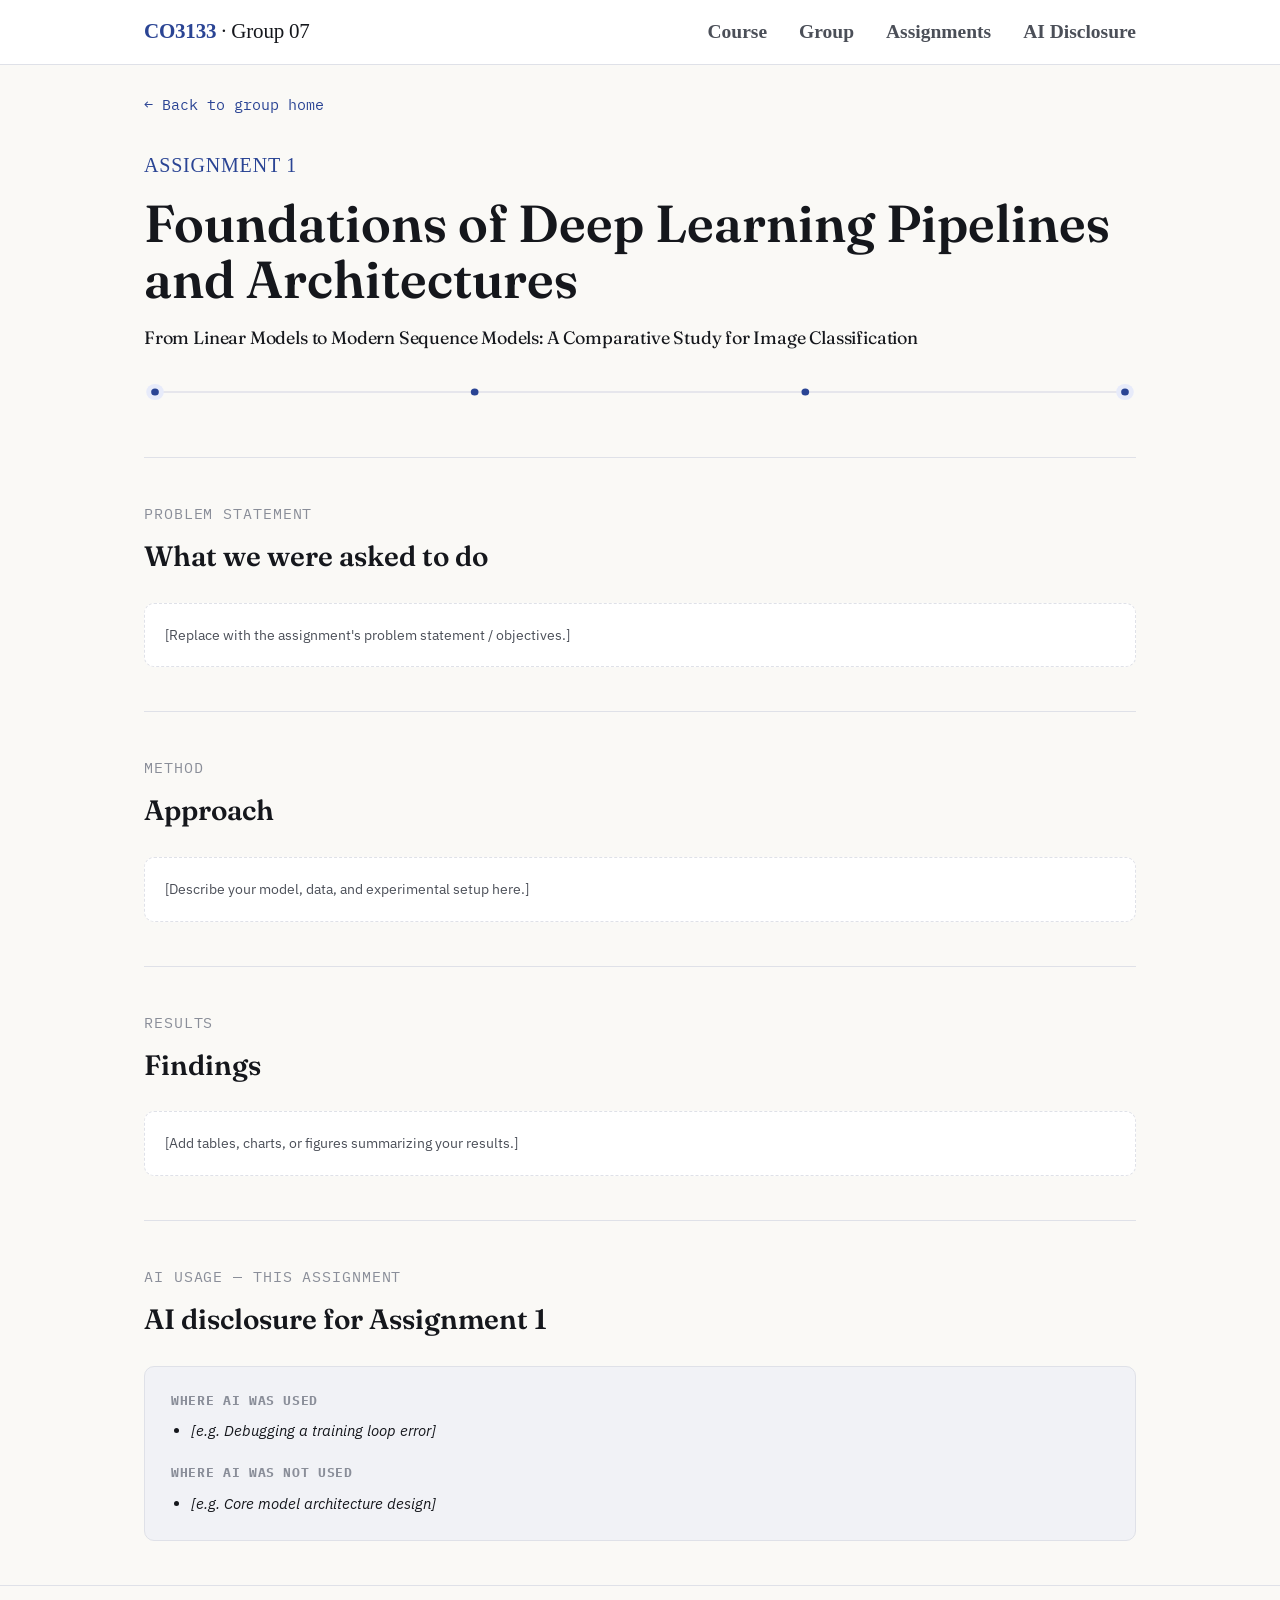
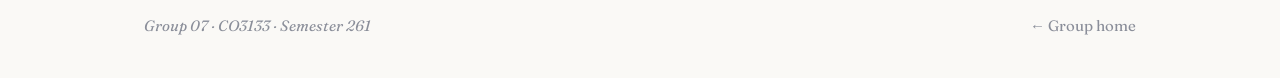
==== commit e5c5b03d: "docs: update assignment titles, group info, repo link and typography" ====
--- a/assignment1.html
+++ b/assignment1.html
@@ -10,7 +10,7 @@
 
 <header class="topnav">
   <div class="wrap">
-    <a class="brand" href="index.html"><strong>CO3133</strong> · Group [XX]</a>
+    <a class="brand" href="index.html"><strong>CO3133</strong> · Group 07</a>
     <nav>
       <a href="index.html#course">Course</a>
       <a href="index.html#group">Group</a>
@@ -26,8 +26,9 @@
 
     <section class="hero" style="padding-top:32px;">
       <p class="eyebrow">Assignment 1</p>
-      <h1 class="title">[Assignment 1 Title]</h1>
-      <p class="institution">CO3133 — Deep Learning and Its Applications · Semester 261</p>
+      <h1 class="title">Foundations of Deep Learning Pipelines and Architectures</h1>
+      <p class="institution">From Linear Models to Modern Sequence Models: A Comparative Study for
+Image Classification</p>
       <svg class="node-divider" viewBox="0 0 900 34" preserveAspectRatio="none" aria-hidden="true">
         <line x1="10" y1="17" x2="890" y2="17"></line>
         <circle class="pulse" cx="10" cy="17" r="8"></circle>
@@ -72,7 +73,7 @@
 
 <footer>
   <div class="wrap" style="display:flex; justify-content:space-between; width:100%; flex-wrap:wrap; gap:8px;">
-    <span class="placeholder">Group [XX] · CO3133 · Semester 261</span>
+    <span class="placeholder">Group 07 · CO3133 · Semester 261</span>
     <span><a href="index.html" style="color:inherit; text-decoration:none;">← Group home</a></span>
   </div>
 </footer>
--- a/style.css
+++ b/style.css
@@ -19,7 +19,7 @@
   --line: #dfe1e8;
   --mono-bg: #f1f2f6;
   --radius: 10px;
-  --max-w: 920px;
+  --max-w: 1040px;
 
   --font-display: 'Fraunces', Georgia, serif;
   --font-body: 'IBM Plex Sans', -apple-system, sans-serif;
@@ -64,20 +64,27 @@
   justify-content: space-between;
   height: 56px;
 }
+.topnav .wrap { height: 64px; }
 .topnav .brand {
-  font-family: var(--font-mono);
-  font-size: 13px;
-  letter-spacing: 0.02em;
+  font-family: 'Times New Roman', Times, serif;
+  font-size: 21px;
+  letter-spacing: -0.01em;
+  color: var(--ink);
+  text-decoration: none;
+  transition: color 0.15s ease;
+}
+.topnav .brand strong { color: var(--accent); font-weight: 700; }
+.topnav .brand:hover { color: var(--accent); }
+.topnav nav a {
+  font-family: 'Times New Roman', Times, serif;
+  font-size: 19.5px;
+  font-weight: 600;
   color: var(--ink-soft);
   text-decoration: none;
-}
-.topnav .brand strong { color: var(--ink); }
-.topnav nav a {
-  font-family: var(--font-mono);
-  font-size: 13px;
-  color: var(--ink-soft);
-  text-decoration: none;
-  margin-left: 20px;
+  margin-left: 28px;
+  padding: 6px 0;
+  border-bottom: 2.5px solid transparent;
+  transition: color 0.15s ease, border-color 0.15s ease;
 }
 .topnav nav a:hover, .topnav nav a:focus-visible { color: var(--accent); }
 
@@ -86,8 +93,8 @@
   padding: 72px 0 40px;
 }
 .eyebrow {
-  font-family: var(--font-mono);
-  font-size: 13px;
+  font-family: 'Times New Roman', Times, serif;
+  font-size: 20px;
   color: var(--accent);
   letter-spacing: 0.04em;
   text-transform: uppercase;
@@ -102,31 +109,235 @@
   color: var(--ink);
 }
 .institution {
-  font-size: 16px;
+  font-family: var(--font-display);
+  color: var(--ink);
+  font-size: clamp(15px, 1.4vw, 18px);
+  line-height: 1.45;
+  margin: 0;
+  display: flex;
+  flex-direction: row;
+  justify-content: flex-start;
+  align-items: center;
+  flex-wrap: wrap;
+  gap: 10px;
+  letter-spacing: -0.01em;
+}
+.institution .line:nth-of-type(1) {
+  font-family: var(--font-display);
+  font-weight: 600;
+  color: var(--ink);
+  letter-spacing: -0.01em;
+}
+.institution .line:nth-of-type(2) {
+  font-family: var(--font-display);
   color: var(--ink-soft);
-  margin: 0;
-  max-width: 46ch;
-}
-.institution .line { display: block; }
+  font-weight: 500;
+  font-style: italic;
+  letter-spacing: -0.005em;
+}
+.institution .line + .line::before {
+  content: "·";
+  margin-right: 10px;
+  color: var(--accent);
+  font-weight: 700;
+  font-style: normal;
+}
 
 /* ---------- Node divider (signature element) ---------- */
 .node-divider {
   width: 100%;
   height: 34px;
-  margin: 40px 0 8px;
+  margin: 24px 0 8px;
   display: block;
 }
 .node-divider circle { fill: var(--accent); }
 .node-divider line { stroke: var(--line); stroke-width: 1.5; }
 .node-divider .pulse { fill: var(--accent-soft); }
 
+/* ---------- Real-Time Interactive Timeline (from indexnew.html) ---------- */
+.timeline-card {
+  background: var(--paper);
+  border: 1px solid var(--line);
+  border-radius: 10px;
+  padding: 10px 16px 14px;
+  margin: 32px 0 8px;
+  box-shadow: 0 1px 4px rgba(0, 0, 0, 0.02);
+}
+.timeline-status-bar {
+  display: flex;
+  justify-content: space-between;
+  align-items: center;
+  flex-wrap: wrap;
+  gap: 10px;
+  margin-bottom: 12px;
+  padding-bottom: 8px;
+  border-bottom: 1px dashed var(--line);
+}
+.live-indicator-group {
+  display: flex;
+  align-items: center;
+  gap: 10px;
+}
+.current-date-badge {
+  font-family: var(--font-mono);
+  font-size: 15px;
+  font-weight: 600;
+  color: var(--ink);
+}
+.countdown-group {
+  display: flex;
+  align-items: center;
+  gap: 12px;
+  font-size: 14px;
+}
+.countdown-text {
+  color: var(--ink-soft);
+}
+.countdown-text strong {
+  color: var(--accent);
+  font-weight: 600;
+}
+.timeline-track-wrapper {
+  position: relative;
+  padding: 16px 12px 54px;
+  overflow-x: auto;
+}
+.timeline-track-inner {
+  position: relative;
+  min-width: 860px;
+  height: 50px;
+}
+.timeline-rail {
+  position: absolute;
+  top: 14px;
+  left: 0;
+  right: 0;
+  height: 6px;
+  background: #e5e7eb;
+  border-radius: 3px;
+}
+.timeline-progress-fill {
+  position: absolute;
+  top: 14px;
+  left: 0;
+  height: 6px;
+  background: linear-gradient(90deg, #1e3a8a, #2563eb);
+  border-radius: 3px;
+  width: 4.3%;
+  transition: width 0.4s ease;
+  box-shadow: 0 0 8px rgba(37, 99, 235, 0.4);
+}
+.today-pin {
+  position: absolute;
+  top: 17px;
+  transform: translate(-50%, -50%);
+  left: 4.3%;
+  display: flex;
+  flex-direction: column;
+  align-items: center;
+  z-index: 20;
+  transition: left 0.4s ease;
+  pointer-events: none;
+}
+.today-pin-badge {
+  display: none;
+}
+.today-pin-dot {
+  width: 14px;
+  height: 14px;
+  background: #ffffff;
+  border: 4px solid #2563eb;
+  border-radius: 50%;
+  box-shadow: 0 0 0 3px rgba(37, 99, 235, 0.25);
+}
+.milestone-node-item {
+  position: absolute;
+  top: 17px;
+  transform: translate(-50%, -50%);
+  display: flex;
+  flex-direction: column;
+  align-items: center;
+  cursor: default;
+  z-index: 10;
+}
+.milestone-dot {
+  width: 12px;
+  height: 12px;
+  background: var(--paper);
+  border: 2.5px solid #9ca3af;
+  border-radius: 50%;
+  transition: all 0.2s ease;
+}
+.milestone-node-item.is-past .milestone-dot {
+  background: #2563eb;
+  border-color: #1e3a8a;
+}
+.milestone-node-item.is-next .milestone-dot {
+  width: 15px;
+  height: 15px;
+  background: #ffffff;
+  border: 3.5px solid #dc2626;
+  box-shadow: 0 0 0 3px rgba(220, 38, 38, 0.25);
+  animation: pulse-red 2s infinite;
+}
+@keyframes pulse-red {
+  0% { box-shadow: 0 0 0 0 rgba(220, 38, 38, 0.5); }
+  70% { box-shadow: 0 0 0 8px rgba(220, 38, 38, 0); }
+  100% { box-shadow: 0 0 0 0 rgba(220, 38, 38, 0); }
+}
+.milestone-label {
+  position: absolute;
+  top: 18px;
+  display: flex;
+  flex-direction: column;
+  align-items: center;
+  text-align: center;
+  white-space: normal;
+  pointer-events: none;
+  width: max-content;
+  max-width: 84px;
+}
+.milestone-date {
+  font-family: var(--font-mono);
+  font-size: 13.5px;
+  font-weight: 600;
+  color: var(--ink);
+  white-space: nowrap;
+  line-height: 1.3;
+}
+.milestone-title {
+  font-size: 12px;
+  line-height: 1.35;
+  color: var(--ink-soft);
+  margin-top: 2px;
+  white-space: normal;
+  text-align: center;
+  word-break: normal;
+  overflow-wrap: break-word;
+  max-width: 84px;
+}
+.milestone-node-item.is-next .milestone-date {
+  color: #dc2626;
+  font-weight: 700;
+}
+.milestone-node-item.is-next .milestone-title {
+  color: #15171c;
+  font-weight: 600;
+}
+@media (max-width: 580px) {
+  .timeline-status-bar {
+    flex-direction: column;
+    align-items: flex-start;
+  }
+}
+
 /* ---------- Sections ---------- */
 section { padding: 44px 0; border-top: 1px solid var(--line); }
 section:first-of-type { border-top: none; }
 
 .section-label {
   font-family: var(--font-mono);
-  font-size: 13px;
+  font-size: 15px;
   color: var(--ink-faint);
   text-transform: uppercase;
   letter-spacing: 0.06em;
@@ -208,7 +419,7 @@
 table.members th {
   text-align: left;
   font-family: var(--font-mono);
-  font-size: 12px;
+  font-size: 14px;
   text-transform: uppercase;
   letter-spacing: 0.05em;
   color: var(--ink-faint);
@@ -219,13 +430,13 @@
 table.members td {
   padding: 14px 16px;
   border-bottom: 1px solid var(--line);
-  font-size: 15px;
+  font-size: 17px;
   vertical-align: top;
 }
 table.members tr:last-child td { border-bottom: none; }
 table.members td.mono, table.members a {
   font-family: var(--font-mono);
-  font-size: 14px;
+  font-size: 17px;
 }
 table.members a { color: var(--accent); text-decoration: none; }
 table.members a:hover { text-decoration: underline; }
@@ -322,8 +533,8 @@
 footer {
   border-top: 1px solid var(--line);
   padding: 28px 0 40px;
-  font-family: var(--font-mono);
-  font-size: 13px;
+  font-family: var(--font-display);
+  font-size: 15px;
   color: var(--ink-faint);
   display: flex;
   justify-content: space-between;
@@ -334,7 +545,7 @@
 /* ---------- Assignment stub page ---------- */
 .breadcrumb {
   font-family: var(--font-mono);
-  font-size: 13px;
+  font-size: 15px;
   color: var(--ink-faint);
   margin: 28px 0 0;
 }
@@ -346,4 +557,4 @@
   color: var(--ink-soft);
   font-size: 14px;
   background: var(--paper);
-}
+}
